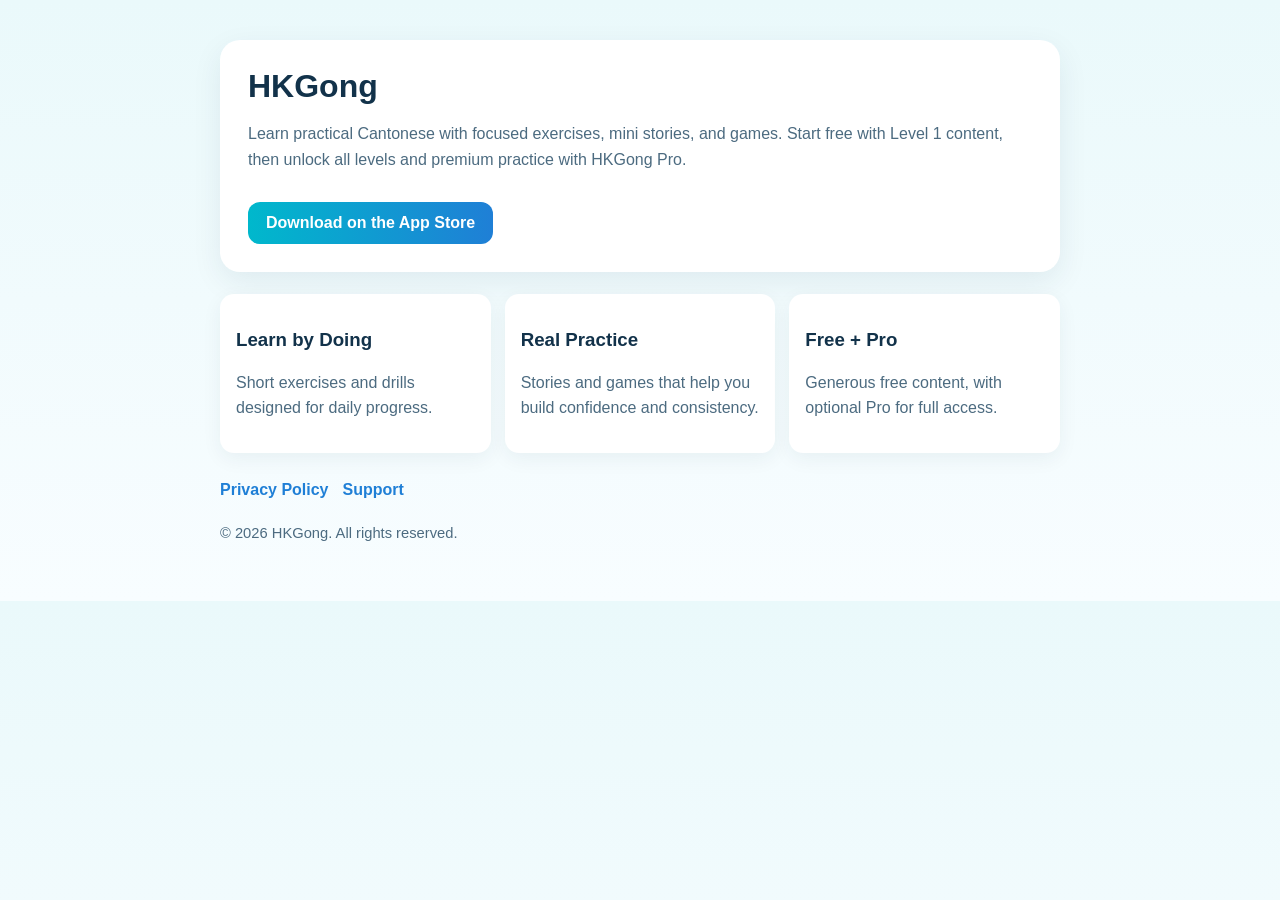
==== marketing.html @ d7d6edef "Add initial marketing HTML page for HKGong" ====
<!doctype html>
<html lang="en">
<head>
  <meta charset="UTF-8" />
  <meta name="viewport" content="width=device-width, initial-scale=1.0" />
  <title>HKGong - Learn Cantonese</title>
  <meta name="description" content="HKGong helps you learn Cantonese with practical exercises, stories, and games." />
  <style>
    :root {
      --bg1: #eaf9fb;
      --bg2: #f8fdff;
      --ink: #12324a;
      --muted: #4c6b80;
      --brand1: #00b8cc;
      --brand2: #1f7fd6;
      --card: #ffffff;
    }
    * { box-sizing: border-box; }
    body {
      margin: 0;
      font-family: -apple-system, BlinkMacSystemFont, "Segoe UI", Roboto, sans-serif;
      color: var(--ink);
      background: linear-gradient(180deg, var(--bg1), var(--bg2));
    }
    .wrap { max-width: 880px; margin: 0 auto; padding: 40px 20px 60px; }
    .hero {
      background: var(--card);
      border-radius: 20px;
      padding: 28px;
      box-shadow: 0 10px 30px rgba(18, 50, 74, 0.08);
    }
    h1 { margin: 0 0 10px; font-size: 2rem; }
    p { line-height: 1.6; color: var(--muted); }
    .cta {
      display: inline-block;
      margin-top: 14px;
      text-decoration: none;
      color: white;
      background: linear-gradient(90deg, var(--brand1), var(--brand2));
      padding: 12px 18px;
      border-radius: 12px;
      font-weight: 700;
    }
    .grid {
      margin-top: 22px;
      display: grid;
      grid-template-columns: repeat(auto-fit, minmax(220px, 1fr));
      gap: 14px;
    }
    .card {
      background: var(--card);
      border-radius: 14px;
      padding: 16px;
      box-shadow: 0 6px 20px rgba(18, 50, 74, 0.06);
    }
    .links {
      margin-top: 28px;
      display: flex;
      gap: 14px;
      flex-wrap: wrap;
    }
    .links a { color: var(--brand2); font-weight: 600; text-decoration: none; }
    footer { margin-top: 26px; font-size: 0.92rem; color: var(--muted); }
  </style>
</head>
<body>
  <main class="wrap">
    <section class="hero">
      <h1>HKGong</h1>
      <p>
        Learn practical Cantonese with focused exercises, mini stories, and games.
        Start free with Level 1 content, then unlock all levels and premium practice with HKGong Pro.
      </p>
      <a class="cta" href="#" aria-label="Download HKGong on the App Store">Download on the App Store</a>
    </section>

    <section class="grid" aria-label="Features">
      <article class="card">
        <h3>Learn by Doing</h3>
        <p>Short exercises and drills designed for daily progress.</p>
      </article>
      <article class="card">
        <h3>Real Practice</h3>
        <p>Stories and games that help you build confidence and consistency.</p>
      </article>
      <article class="card">
        <h3>Free + Pro</h3>
        <p>Generous free content, with optional Pro for full access.</p>
      </article>
    </section>

    <nav class="links" aria-label="Legal and support">
      <a href="/HKGong-legal/privacy.html">Privacy Policy</a>
      <a href="/HKGong-legal/support.html">Support</a>
    </nav>

    <footer>
      © 2026 HKGong. All rights reserved.
    </footer>
  </main>
</body>
</html>
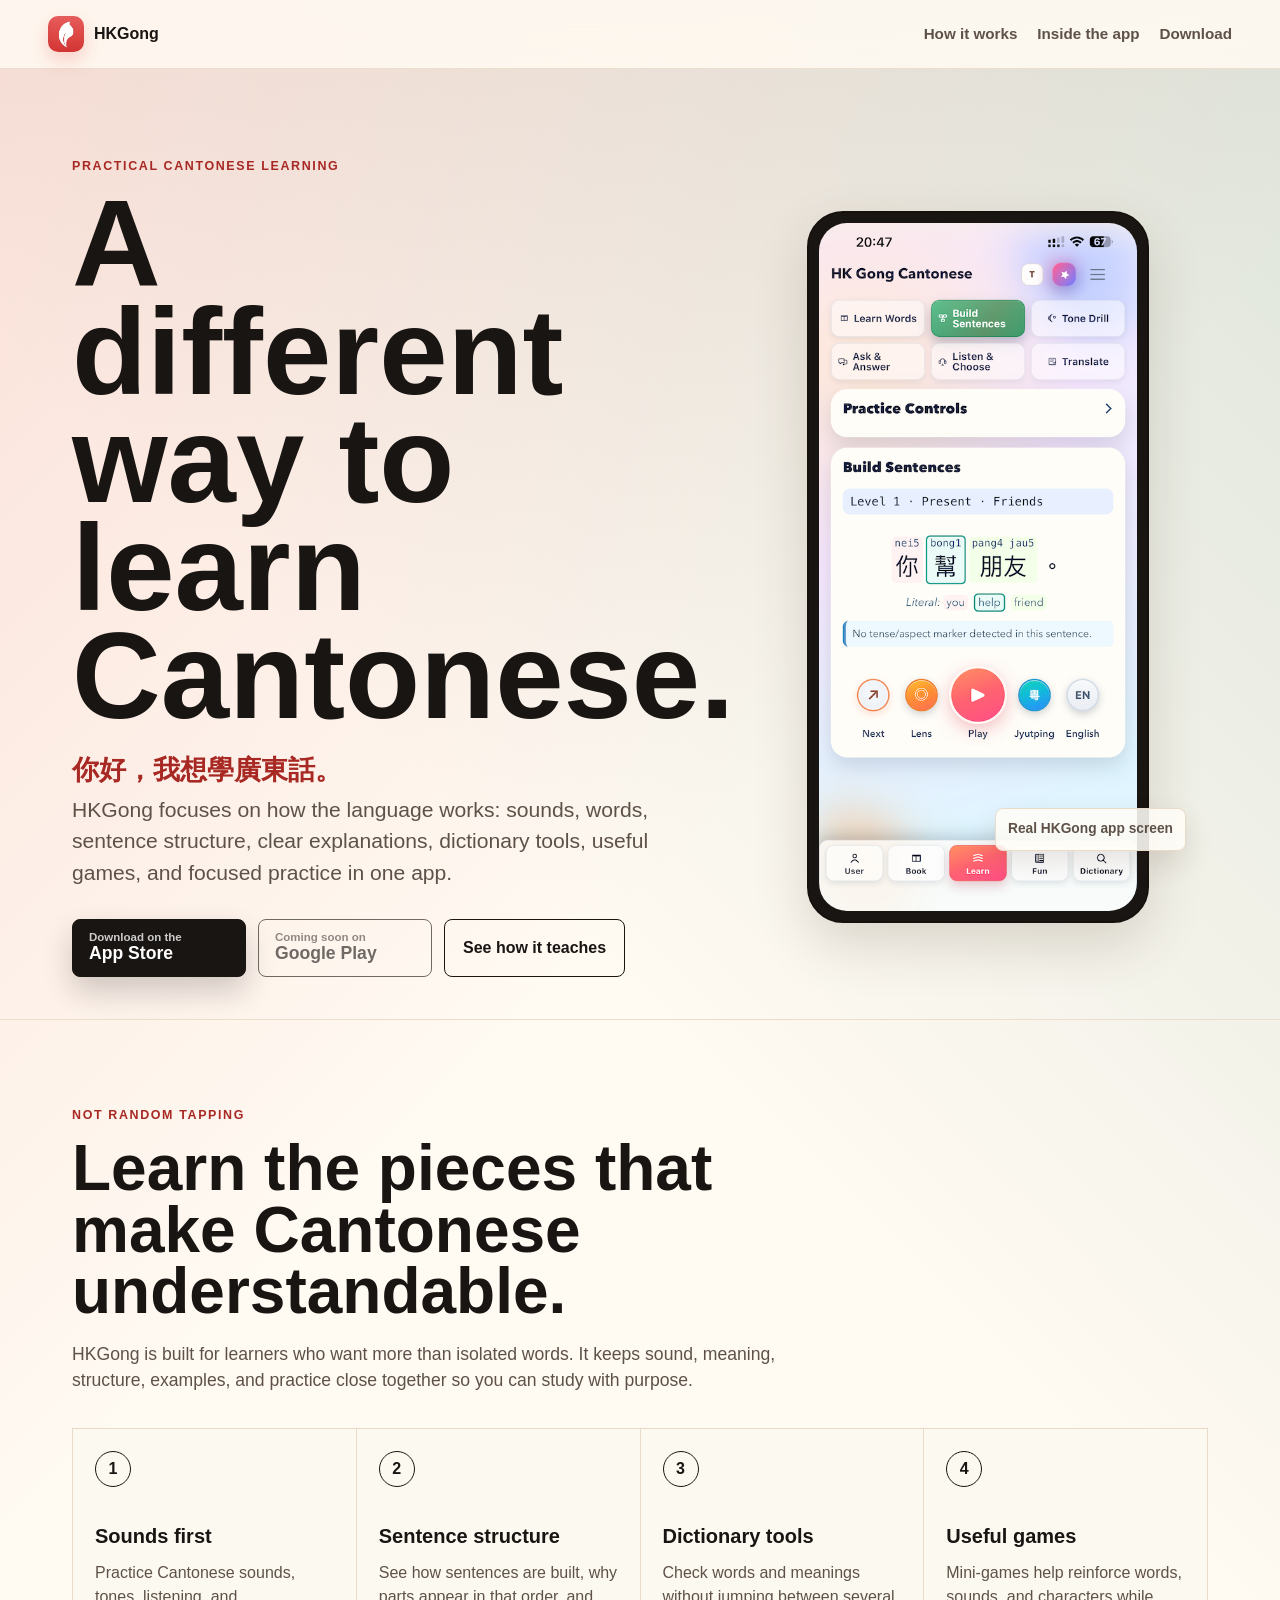
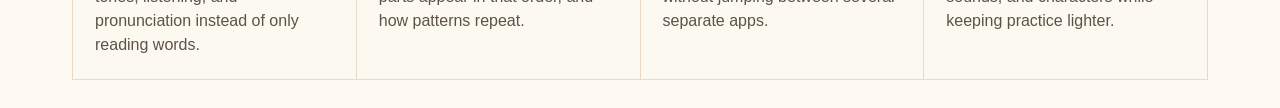
==== commit 13bbc0f7: "Add HKGong website landing page" ====
--- a/marketing.html
+++ b/marketing.html
@@ -3,100 +3,11 @@
 <head>
   <meta charset="UTF-8" />
   <meta name="viewport" content="width=device-width, initial-scale=1.0" />
+  <meta http-equiv="refresh" content="0; url=./" />
   <title>HKGong - Learn Cantonese</title>
-  <meta name="description" content="HKGong helps you learn Cantonese with practical exercises, stories, and games." />
-  <style>
-    :root {
-      --bg1: #eaf9fb;
-      --bg2: #f8fdff;
-      --ink: #12324a;
-      --muted: #4c6b80;
-      --brand1: #00b8cc;
-      --brand2: #1f7fd6;
-      --card: #ffffff;
-    }
-    * { box-sizing: border-box; }
-    body {
-      margin: 0;
-      font-family: -apple-system, BlinkMacSystemFont, "Segoe UI", Roboto, sans-serif;
-      color: var(--ink);
-      background: linear-gradient(180deg, var(--bg1), var(--bg2));
-    }
-    .wrap { max-width: 880px; margin: 0 auto; padding: 40px 20px 60px; }
-    .hero {
-      background: var(--card);
-      border-radius: 20px;
-      padding: 28px;
-      box-shadow: 0 10px 30px rgba(18, 50, 74, 0.08);
-    }
-    h1 { margin: 0 0 10px; font-size: 2rem; }
-    p { line-height: 1.6; color: var(--muted); }
-    .cta {
-      display: inline-block;
-      margin-top: 14px;
-      text-decoration: none;
-      color: white;
-      background: linear-gradient(90deg, var(--brand1), var(--brand2));
-      padding: 12px 18px;
-      border-radius: 12px;
-      font-weight: 700;
-    }
-    .grid {
-      margin-top: 22px;
-      display: grid;
-      grid-template-columns: repeat(auto-fit, minmax(220px, 1fr));
-      gap: 14px;
-    }
-    .card {
-      background: var(--card);
-      border-radius: 14px;
-      padding: 16px;
-      box-shadow: 0 6px 20px rgba(18, 50, 74, 0.06);
-    }
-    .links {
-      margin-top: 28px;
-      display: flex;
-      gap: 14px;
-      flex-wrap: wrap;
-    }
-    .links a { color: var(--brand2); font-weight: 600; text-decoration: none; }
-    footer { margin-top: 26px; font-size: 0.92rem; color: var(--muted); }
-  </style>
+  <link rel="canonical" href="https://hkgong.com/" />
 </head>
 <body>
-  <main class="wrap">
-    <section class="hero">
-      <h1>HKGong</h1>
-      <p>
-        Learn practical Cantonese with focused exercises, mini stories, and games.
-        Start free with Level 1 content, then unlock all levels and premium practice with HKGong Pro.
-      </p>
-      <a class="cta" href="#" aria-label="Download HKGong on the App Store">Download on the App Store</a>
-    </section>
-
-    <section class="grid" aria-label="Features">
-      <article class="card">
-        <h3>Learn by Doing</h3>
-        <p>Short exercises and drills designed for daily progress.</p>
-      </article>
-      <article class="card">
-        <h3>Real Practice</h3>
-        <p>Stories and games that help you build confidence and consistency.</p>
-      </article>
-      <article class="card">
-        <h3>Free + Pro</h3>
-        <p>Generous free content, with optional Pro for full access.</p>
-      </article>
-    </section>
-
-    <nav class="links" aria-label="Legal and support">
-      <a href="/HKGong-legal/privacy.html">Privacy Policy</a>
-      <a href="/HKGong-legal/support.html">Support</a>
-    </nav>
-
-    <footer>
-      © 2026 HKGong. All rights reserved.
-    </footer>
-  </main>
+  <p><a href="./">Continue to HKGong</a></p>
 </body>
 </html>
